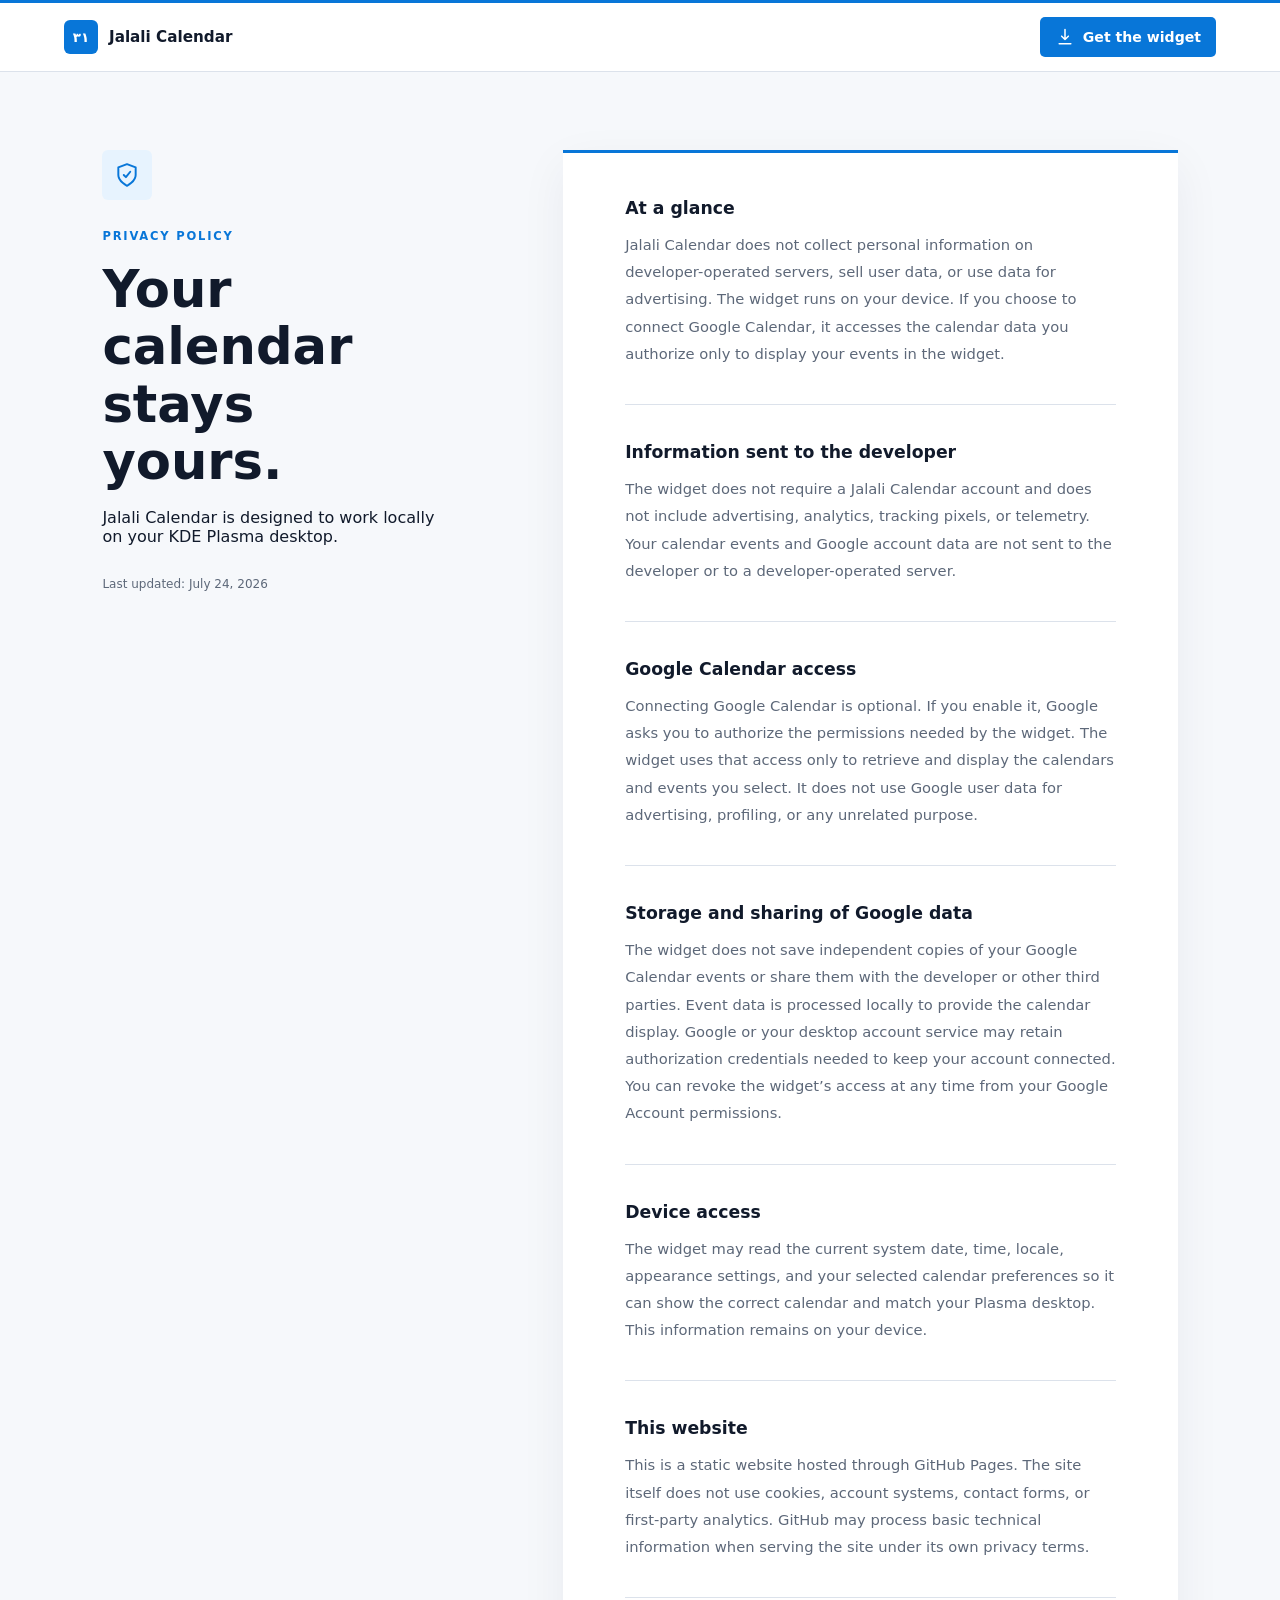
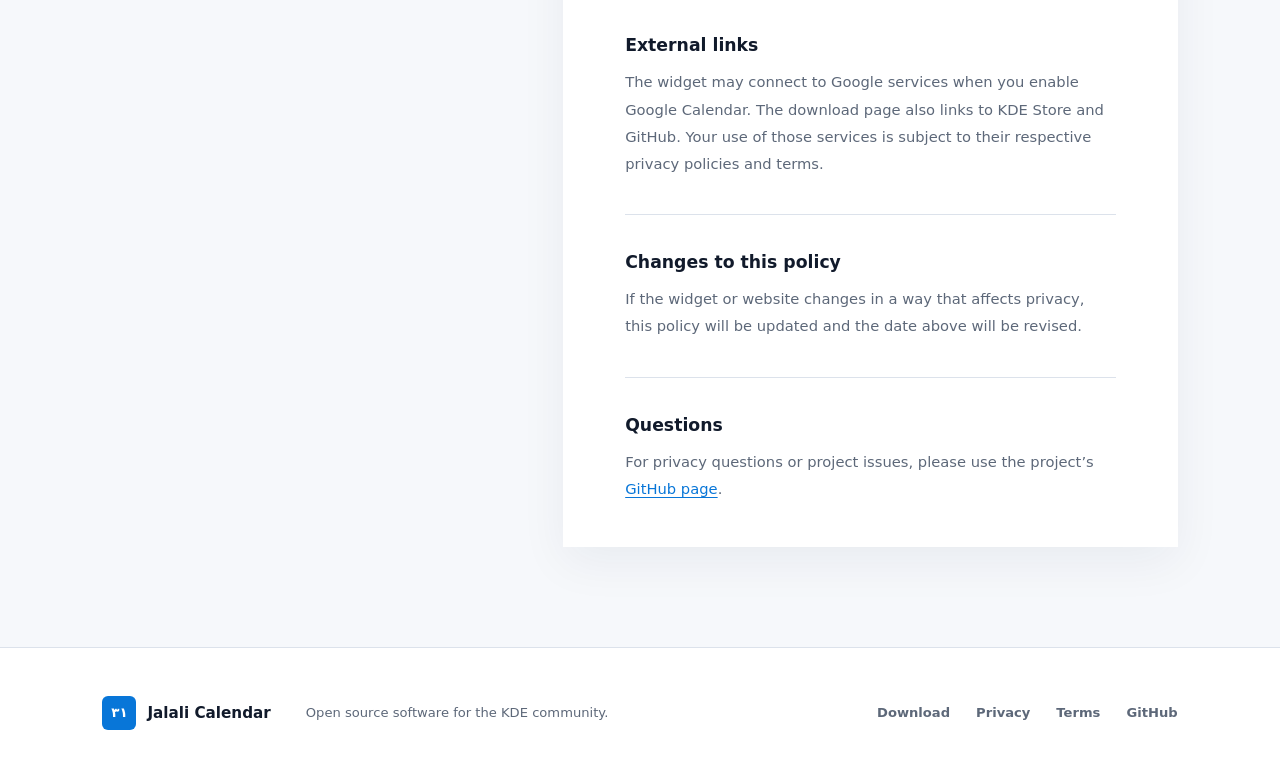
==== privacy.html @ 7f1deb85 "first commit of site" ====
<!doctype html>
<html lang="en">
<head>
  <meta charset="utf-8">
  <meta name="viewport" content="width=device-width, initial-scale=1">
  <meta name="description" content="Privacy policy for Jalali Calendar for KDE Plasma.">
  <meta name="theme-color" content="#f7f9fc">
  <title>Privacy — Jalali Calendar</title>
  <link rel="stylesheet" href="styles.css">
  <script src="script.js" defer></script>
</head>
<body>
  <header class="site-header">
    <a class="brand" href="index.html"><span class="brand-mark" aria-hidden="true">۳۱</span><span>Jalali Calendar</span></a>
    <button class="menu-button icon-button" type="button" aria-label="Open menu" aria-expanded="false"><svg aria-hidden="true" viewBox="0 0 24 24"><path d="M4 7h16M4 12h16M4 17h16"/></svg></button>
    <nav class="site-nav" aria-label="Main navigation">
      <a class="nav-download" href="download.html"><svg aria-hidden="true" viewBox="0 0 24 24"><path d="M12 3v12m0 0 4-4m-4 4-4-4M5 20h14"/></svg>Get the widget</a>
    </nav>
  </header>

  <main class="page-main privacy-main">
    <section class="page-intro privacy-intro">
      <span class="privacy-icon" aria-hidden="true"><svg viewBox="0 0 24 24"><path d="M12 22s8-4 8-10V5l-8-3-8 3v7c0 6 8 10 8 10Z"/><path d="m9 12 2 2 4-5"/></svg></span>
      <p class="eyebrow">Privacy policy</p>
      <h1>Your calendar stays yours.</h1>
      <p>Jalali Calendar is designed to work locally on your KDE Plasma desktop.</p>
      <p class="updated">Last updated: July 24, 2026</p>
    </section>

    <article class="policy">
      <section>
        <h2>At a glance</h2>
        <p>Jalali Calendar does not collect personal information on developer-operated servers, sell user data, or use data for advertising. The widget runs on your device. If you choose to connect Google Calendar, it accesses the calendar data you authorize only to display your events in the widget.</p>
      </section>
      <section>
        <h2>Information sent to the developer</h2>
        <p>The widget does not require a Jalali Calendar account and does not include advertising, analytics, tracking pixels, or telemetry. Your calendar events and Google account data are not sent to the developer or to a developer-operated server.</p>
      </section>
      <section>
        <h2>Google Calendar access</h2>
        <p>Connecting Google Calendar is optional. If you enable it, Google asks you to authorize the permissions needed by the widget. The widget uses that access only to retrieve and display the calendars and events you select. It does not use Google user data for advertising, profiling, or any unrelated purpose.</p>
      </section>
      <section>
        <h2>Storage and sharing of Google data</h2>
        <p>The widget does not save independent copies of your Google Calendar events or share them with the developer or other third parties. Event data is processed locally to provide the calendar display. Google or your desktop account service may retain authorization credentials needed to keep your account connected. You can revoke the widget’s access at any time from your Google Account permissions.</p>
      </section>
      <section>
        <h2>Device access</h2>
        <p>The widget may read the current system date, time, locale, appearance settings, and your selected calendar preferences so it can show the correct calendar and match your Plasma desktop. This information remains on your device.</p>
      </section>
      <section>
        <h2>This website</h2>
        <p>This is a static website hosted through GitHub Pages. The site itself does not use cookies, account systems, contact forms, or first-party analytics. GitHub may process basic technical information when serving the site under its own privacy terms.</p>
      </section>
      <section>
        <h2>External links</h2>
        <p>The widget may connect to Google services when you enable Google Calendar. The download page also links to KDE Store and GitHub. Your use of those services is subject to their respective privacy policies and terms.</p>
      </section>
      <section>
        <h2>Changes to this policy</h2>
        <p>If the widget or website changes in a way that affects privacy, this policy will be updated and the date above will be revised.</p>
      </section>
      <section>
        <h2>Questions</h2>
        <p>For privacy questions or project issues, please use the project’s <a data-link="github" href="#">GitHub page</a>.</p>
      </section>
    </article>
  </main>

  <footer class="site-footer">
    <a class="brand footer-brand" href="index.html"><span class="brand-mark" aria-hidden="true">۳۱</span><span>Jalali Calendar</span></a>
    <p>Open source software for the KDE community.</p>
    <nav aria-label="Footer navigation"><a href="download.html">Download</a><a href="privacy.html">Privacy</a><a href="terms.html">Terms</a><a data-link="github" href="#">GitHub</a></nav>
  </footer>
</body>
</html>
---- styles.css ----
:root {
  --ink: #111a2b;
  --muted: #5d6879;
  --line: #dce2eb;
  --surface: #ffffff;
  --canvas: #f6f8fb;
  --blue: #0876d8;
  --blue-dark: #075da9;
  --cyan: #55c8e8;
  --red: #e54d4d;
  --green: #138b6c;
  --nav-height: 72px;
  font-family: "Noto Sans", "Segoe UI", system-ui, sans-serif;
  color: var(--ink);
  background: var(--canvas);
  font-synthesis: none;
}

* { box-sizing: border-box; }
html { scroll-behavior: smooth; }
body { margin: 0; min-width: 320px; }
a { color: inherit; text-decoration: none; }
button { font: inherit; }
svg { width: 1.25rem; fill: none; stroke: currentColor; stroke-linecap: round; stroke-linejoin: round; stroke-width: 1.8; }
.sr-only { position: absolute; width: 1px; height: 1px; padding: 0; margin: -1px; overflow: hidden; clip: rect(0, 0, 0, 0); white-space: nowrap; border: 0; }

.site-header {
  position: relative;
  z-index: 20;
  height: var(--nav-height);
  padding: 0 clamp(20px, 5vw, 72px);
  display: flex;
  align-items: center;
  justify-content: space-between;
  background: rgba(255,255,255,.96);
  border-top: 3px solid var(--blue);
  border-bottom: 1px solid var(--line);
}

.brand { display: inline-flex; align-items: center; gap: 11px; font-size: .95rem; font-weight: 700; }
.brand-mark {
  display: grid;
  place-items: center;
  width: 34px;
  aspect-ratio: 1;
  border-radius: 6px;
  color: white;
  background: var(--blue);
  font-size: .84rem;
}

.site-nav { display: flex; align-items: center; gap: 34px; color: #425067; font-size: .88rem; font-weight: 600; }
.site-nav > a:not(.nav-download) { position: relative; padding: 26px 0 24px; }
.site-nav > a:not(.nav-download)::after { content: ""; position: absolute; left: 0; right: 0; bottom: 18px; height: 2px; background: var(--blue); transform: scaleX(0); transition: transform .2s ease; }
.site-nav > a:hover, .site-nav > a.active { color: var(--ink); }
.site-nav > a:hover::after, .site-nav > a.active::after { transform: scaleX(1); }
.nav-download { display: inline-flex; align-items: center; gap: 8px; color: white; background: var(--blue); padding: 10px 15px; border-radius: 5px; }
.menu-button { display: none; }
.icon-button { border: 0; background: transparent; padding: 8px; color: var(--ink); }

.hero { position: relative; min-height: calc(100svh - var(--nav-height)); max-height: 780px; overflow: hidden; background: #d8e0e9; }
.hero-image { position: absolute; inset: 0; width: 100%; height: 100%; object-fit: cover; object-position: center; }
.hero-shade { position: absolute; inset: 0; background: linear-gradient(90deg, rgba(7,13,22,.91) 0%, rgba(7,13,22,.79) 31%, rgba(7,13,22,.18) 55%, rgba(7,13,22,0) 70%); }
.hero-content { position: relative; z-index: 2; width: min(620px, 48vw); padding: clamp(86px, 13vh, 140px) 0 88px clamp(24px, 8vw, 122px); color: white; }
.eyebrow { margin: 0 0 17px; text-transform: uppercase; font-size: .72rem; line-height: 1.2; letter-spacing: 1.8px; font-weight: 700; color: var(--blue); }
.hero .eyebrow { color: #89d9f0; }
h1, h2, h3, p { margin-top: 0; }
.hero h1 { max-width: 590px; margin-bottom: 22px; font-size: clamp(2.65rem, 5.1vw, 4.85rem); line-height: 1.03; letter-spacing: 0; }
.hero-copy { max-width: 500px; font-size: clamp(1rem, 1.4vw, 1.2rem); line-height: 1.65; color: #e5edf5; }
.hero-actions { display: flex; flex-wrap: wrap; gap: 12px; margin-top: 34px; }
.button { min-height: 46px; display: inline-flex; align-items: center; justify-content: center; gap: 10px; padding: 0 19px; border-radius: 5px; font-size: .9rem; font-weight: 700; transition: transform .18s ease, background .18s ease; }
.button:hover { transform: translateY(-2px); }
.button-primary { color: white; background: var(--blue); box-shadow: 0 8px 24px rgba(0,77,155,.22); }
.button-primary:hover { background: var(--blue-dark); }
.button-quiet { color: white; background: rgba(255,255,255,.1); border: 1px solid rgba(255,255,255,.45); backdrop-filter: blur(8px); }
.button-dark { color: white; background: var(--ink); }
.button-large { min-height: 54px; padding-inline: 23px; }
.hero-scroll { position: absolute; z-index: 2; left: 50%; bottom: 20px; color: white; padding: 10px; }

.section { padding: 108px clamp(24px, 8vw, 122px); }
.section-heading { max-width: 720px; }
.section-heading h2, .cta-band h2, .page-intro h1 { font-size: clamp(2rem, 3.5vw, 3.35rem); line-height: 1.12; letter-spacing: 0; }
.section-heading > p:last-child { max-width: 620px; color: var(--muted); line-height: 1.75; }
.feature-intro { display: grid; grid-template-columns: minmax(300px, .72fr) minmax(460px, 1.28fr); align-items: center; gap: clamp(45px, 7vw, 110px); }
.settings-preview { margin: 0; }
.settings-preview img { display: block; width: 100%; height: auto; border: 1px solid var(--line); box-shadow: 0 20px 50px rgba(24,42,68,.12); }
.settings-preview figcaption { margin-top: 11px; color: #7a8696; font-size: .72rem; text-align: right; }
.feature-grid { display: grid; grid-template-columns: repeat(2, minmax(0, 1fr)); gap: 48px clamp(40px, 7vw, 96px); margin-top: 68px; }
.feature { border-top: 1px solid var(--line); padding-top: 27px; }
.feature-icon { width: 44px; aspect-ratio: 1; display: grid; place-items: center; border-radius: 6px; color: var(--blue); background: #e7f3fe; }
.feature-icon svg { width: 22px; }
.accent-red { color: var(--red); background: #fdecec; }
.accent-green { color: var(--green); background: #e8f5f1; }
.accent-gold { color: #9a6a00; background: #fff3d8; }
.feature h3 { margin: 23px 0 12px; font-size: 1.05rem; }
.feature p { color: var(--muted); font-size: .93rem; line-height: 1.7; }

.cta-band { display: flex; align-items: center; justify-content: space-between; gap: 30px; padding: 64px clamp(24px, 8vw, 122px); color: white; background: #14263f; }
.cta-band .eyebrow { color: var(--cyan); }
.cta-band h2 { margin-bottom: 0; max-width: 720px; font-size: clamp(1.8rem, 3vw, 2.7rem); }
.site-footer { min-height: 130px; padding: 38px clamp(24px, 8vw, 122px); display: grid; grid-template-columns: auto 1fr auto; align-items: center; gap: 35px; background: white; border-top: 1px solid var(--line); }
.site-footer p { margin: 0; color: var(--muted); font-size: .82rem; }
.site-footer nav { display: flex; gap: 26px; color: var(--muted); font-size: .82rem; font-weight: 600; }
.site-footer nav a:hover { color: var(--blue); }

.page-main { padding: 78px clamp(24px, 8vw, 122px) 100px; }
.page-intro { max-width: 760px; margin-bottom: 54px; }
.page-intro h1 { margin-bottom: 18px; }
.page-intro > p:last-child { max-width: 660px; color: var(--muted); line-height: 1.7; }
.download-panel { width: 100%; background: var(--surface); border: 1px solid var(--line); box-shadow: 0 18px 50px rgba(24,42,68,.07); }
.tabs { display: grid; grid-template-columns: 1fr 1fr; border-bottom: 1px solid var(--line); }
.tab { position: relative; min-height: 65px; border: 0; display: flex; justify-content: center; align-items: center; gap: 10px; color: var(--muted); background: #f8fafc; font-weight: 700; cursor: pointer; }
.tab + .tab { border-left: 1px solid var(--line); }
.tab span { padding: 4px 7px; border-radius: 4px; font-size: .59rem; text-transform: uppercase; letter-spacing: .8px; color: var(--green); background: #e8f5f1; }
.tab.active { color: var(--blue); background: white; }
.tab.active::after { content: ""; position: absolute; left: 0; right: 0; bottom: -1px; height: 3px; background: var(--blue); }
.tab-panel { min-height: 430px; grid-template-columns: minmax(260px, .85fr) 1.15fr; }
.tab-panel:not([hidden]) { display: grid; }
.download-visual { min-height: 430px; position: relative; display: grid; place-items: center; overflow: hidden; color: white; background: #17314f; }
.large-mark { position: relative; z-index: 2; display: grid; place-items: center; width: 130px; aspect-ratio: 1; border-radius: 8px; background: var(--blue); font-size: 3.5rem; box-shadow: 0 22px 44px rgba(0,0,0,.25); }
.plasma-ring { position: absolute; width: 330px; aspect-ratio: 1; border: 42px solid rgba(78,199,232,.17); border-radius: 50%; transform: translate(30%, 32%); }
.github-visual { background: #172033; }
.github-visual > svg { width: 110px; stroke-width: 1.2; }
.download-copy { align-self: center; max-width: 680px; padding: 56px clamp(34px, 6vw, 76px); }
.panel-label { color: var(--blue); text-transform: uppercase; letter-spacing: 1.4px; font-size: .66rem; font-weight: 700; }
.download-copy h2 { font-size: clamp(1.7rem, 3vw, 2.6rem); margin-bottom: 18px; }
.download-copy > p:not(.panel-label):not(.fine-print) { color: var(--muted); line-height: 1.7; }
.download-copy .button { margin-top: 16px; }
.fine-print { margin: 14px 0 0; color: #8390a2; font-size: .73rem; }
.requirements { width: 100%; margin-top: 75px; display: grid; grid-template-columns: 1.1fr repeat(3, 1fr); gap: 28px; border-top: 1px solid var(--line); padding-top: 32px; }
.requirements h2 { font-size: 1.05rem; }
.requirements > div { display: flex; gap: 13px; }
.requirements span { color: var(--blue); font-size: .68rem; font-weight: 700; }
.requirements p { color: var(--muted); font-size: .78rem; line-height: 1.5; }
.requirements strong { display: block; margin-bottom: 5px; color: var(--ink); font-size: .86rem; }

.privacy-main { display: grid; grid-template-columns: minmax(260px, .72fr) minmax(0, 1.28fr); gap: clamp(50px, 9vw, 140px); max-width: 1320px; margin-inline: auto; }
.privacy-intro { position: sticky; top: 120px; align-self: start; }
.privacy-icon { width: 50px; aspect-ratio: 1; display: grid; place-items: center; margin-bottom: 30px; color: var(--blue); background: #e7f3fe; border-radius: 6px; }
.privacy-icon svg { width: 26px; }
.privacy-intro h1 { font-size: clamp(2.2rem, 4vw, 3.8rem); }
.privacy-intro .updated { margin-top: 28px; font-size: .75rem; color: #8a95a4; }
.policy { background: white; border-top: 3px solid var(--blue); padding: 8px clamp(28px, 5vw, 62px); box-shadow: 0 15px 45px rgba(24,42,68,.06); }
.policy section { padding: 37px 0; border-bottom: 1px solid var(--line); }
.policy section:last-child { border-bottom: 0; }
.policy h2 { margin-bottom: 13px; font-size: 1.08rem; }
.policy p { margin-bottom: 0; color: var(--muted); line-height: 1.85; font-size: .92rem; }
.policy a { color: var(--blue); text-decoration: underline; text-underline-offset: 3px; }

@media (max-width: 800px) {
  :root { --nav-height: 64px; }
  .site-header { padding-inline: 18px; }
  .menu-button { display: grid; place-items: center; }
  .site-nav { display: none; position: absolute; top: 63px; left: 0; right: 0; padding: 18px; flex-direction: column; align-items: stretch; gap: 3px; background: white; border-bottom: 1px solid var(--line); box-shadow: 0 16px 30px rgba(24,42,68,.12); }
  .site-nav.open { display: flex; }
  .site-nav > a:not(.nav-download) { padding: 13px 10px; }
  .site-nav > a:not(.nav-download)::after { display: none; }
  .nav-download { justify-content: center; margin-top: 8px; }
  .hero { min-height: 710px; max-height: none; }
  .hero-image { object-position: 62% center; }
  .hero-shade { background: linear-gradient(0deg, rgba(7,16,31,.95) 0%, rgba(7,16,31,.78) 48%, rgba(7,16,31,.15) 100%); }
  .hero-content { width: auto; padding: 330px 22px 74px; }
  .hero h1 { font-size: clamp(2.45rem, 12vw, 3.5rem); }
  .hero-scroll { display: none; }
  .section { padding-block: 75px; }
  .feature-intro { grid-template-columns: 1fr; gap: 38px; }
  .settings-preview figcaption { text-align: left; }
  .feature-grid { grid-template-columns: 1fr; gap: 34px; margin-top: 48px; }
  .cta-band { align-items: flex-start; flex-direction: column; }
  .site-footer { grid-template-columns: 1fr; gap: 17px; }
  .site-footer nav { flex-wrap: wrap; }
  .page-main { padding-top: 56px; }
  .tab { padding: 12px 10px; font-size: .82rem; }
  .tab span { display: none; }
  .tab-panel:not([hidden]) { grid-template-columns: 1fr; }
  .download-visual { min-height: 240px; }
  .download-copy { padding: 40px 28px 48px; }
  .requirements { grid-template-columns: 1fr; }
  .privacy-main { grid-template-columns: 1fr; gap: 12px; }
  .privacy-intro { position: static; }
  .policy { padding-inline: 24px; }
}

@media (prefers-reduced-motion: reduce) {
  html { scroll-behavior: auto; }
  *, *::before, *::after { transition-duration: .01ms !important; }
}
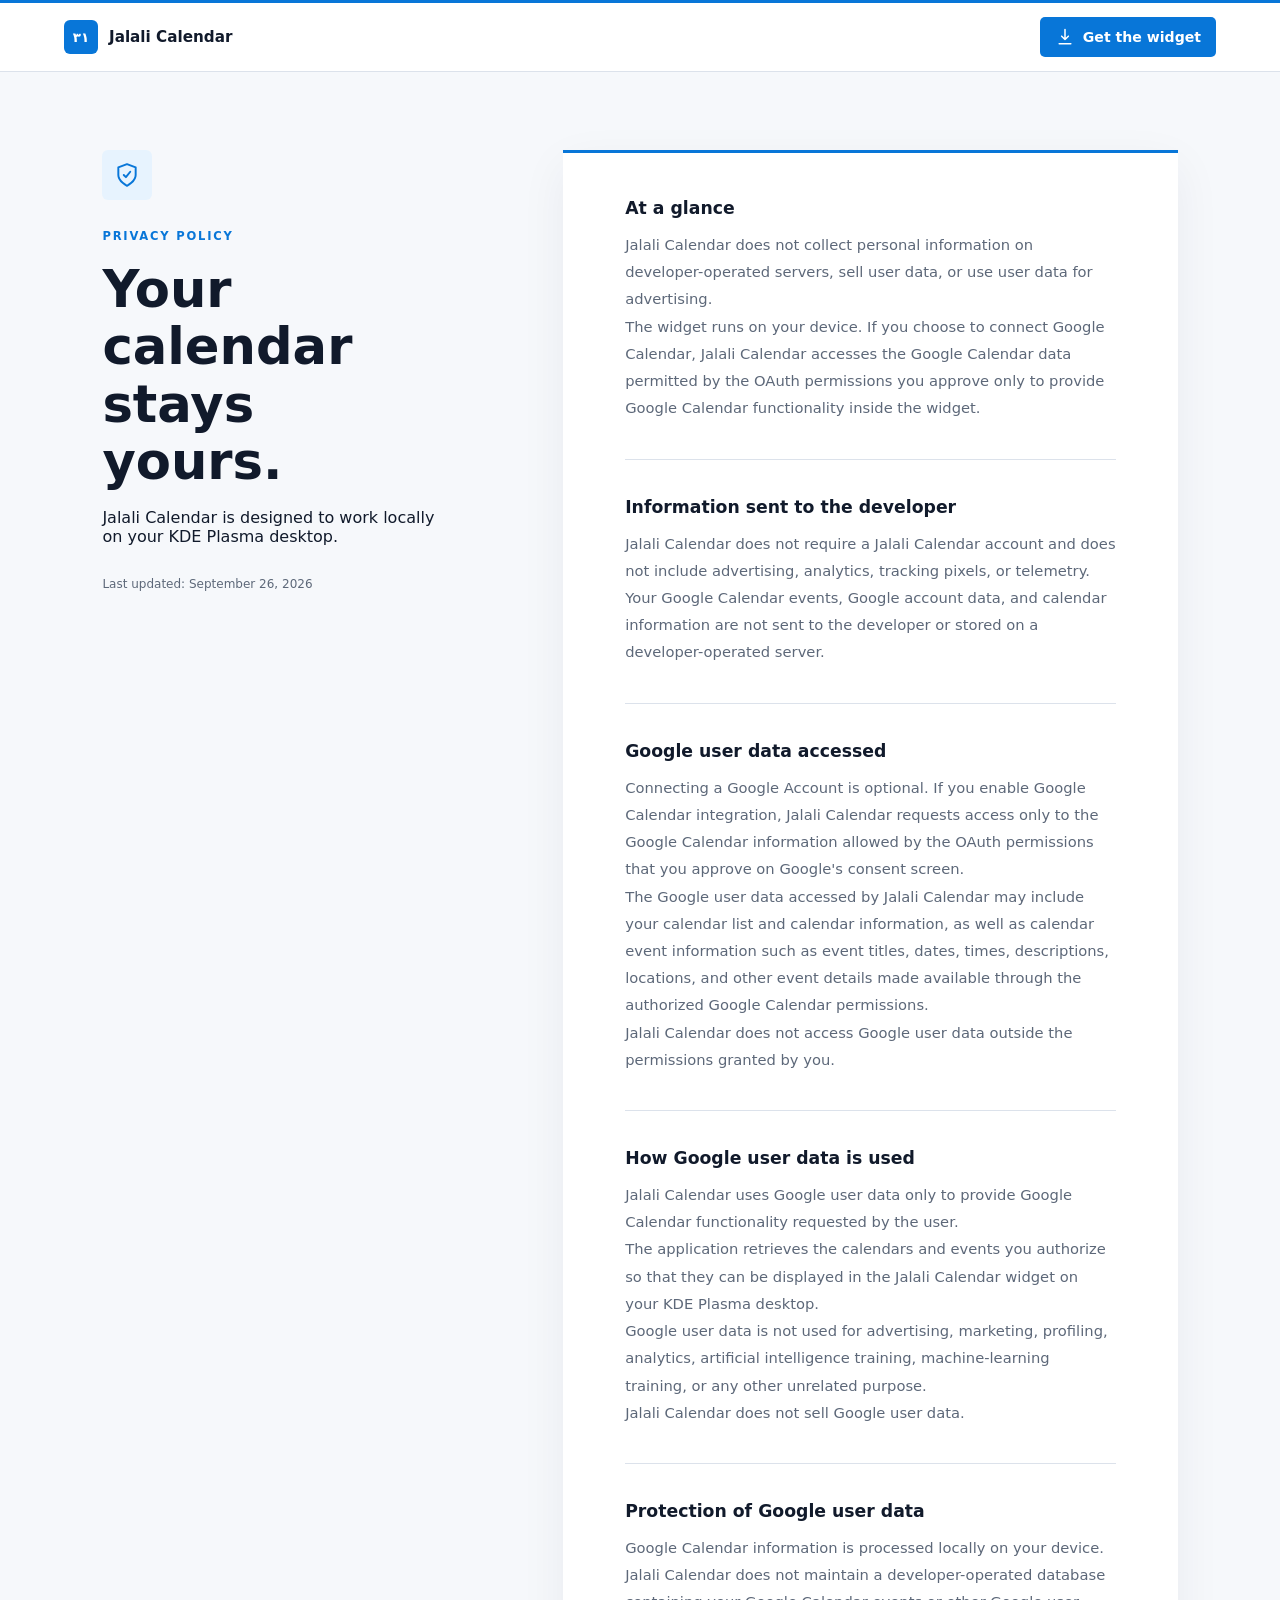
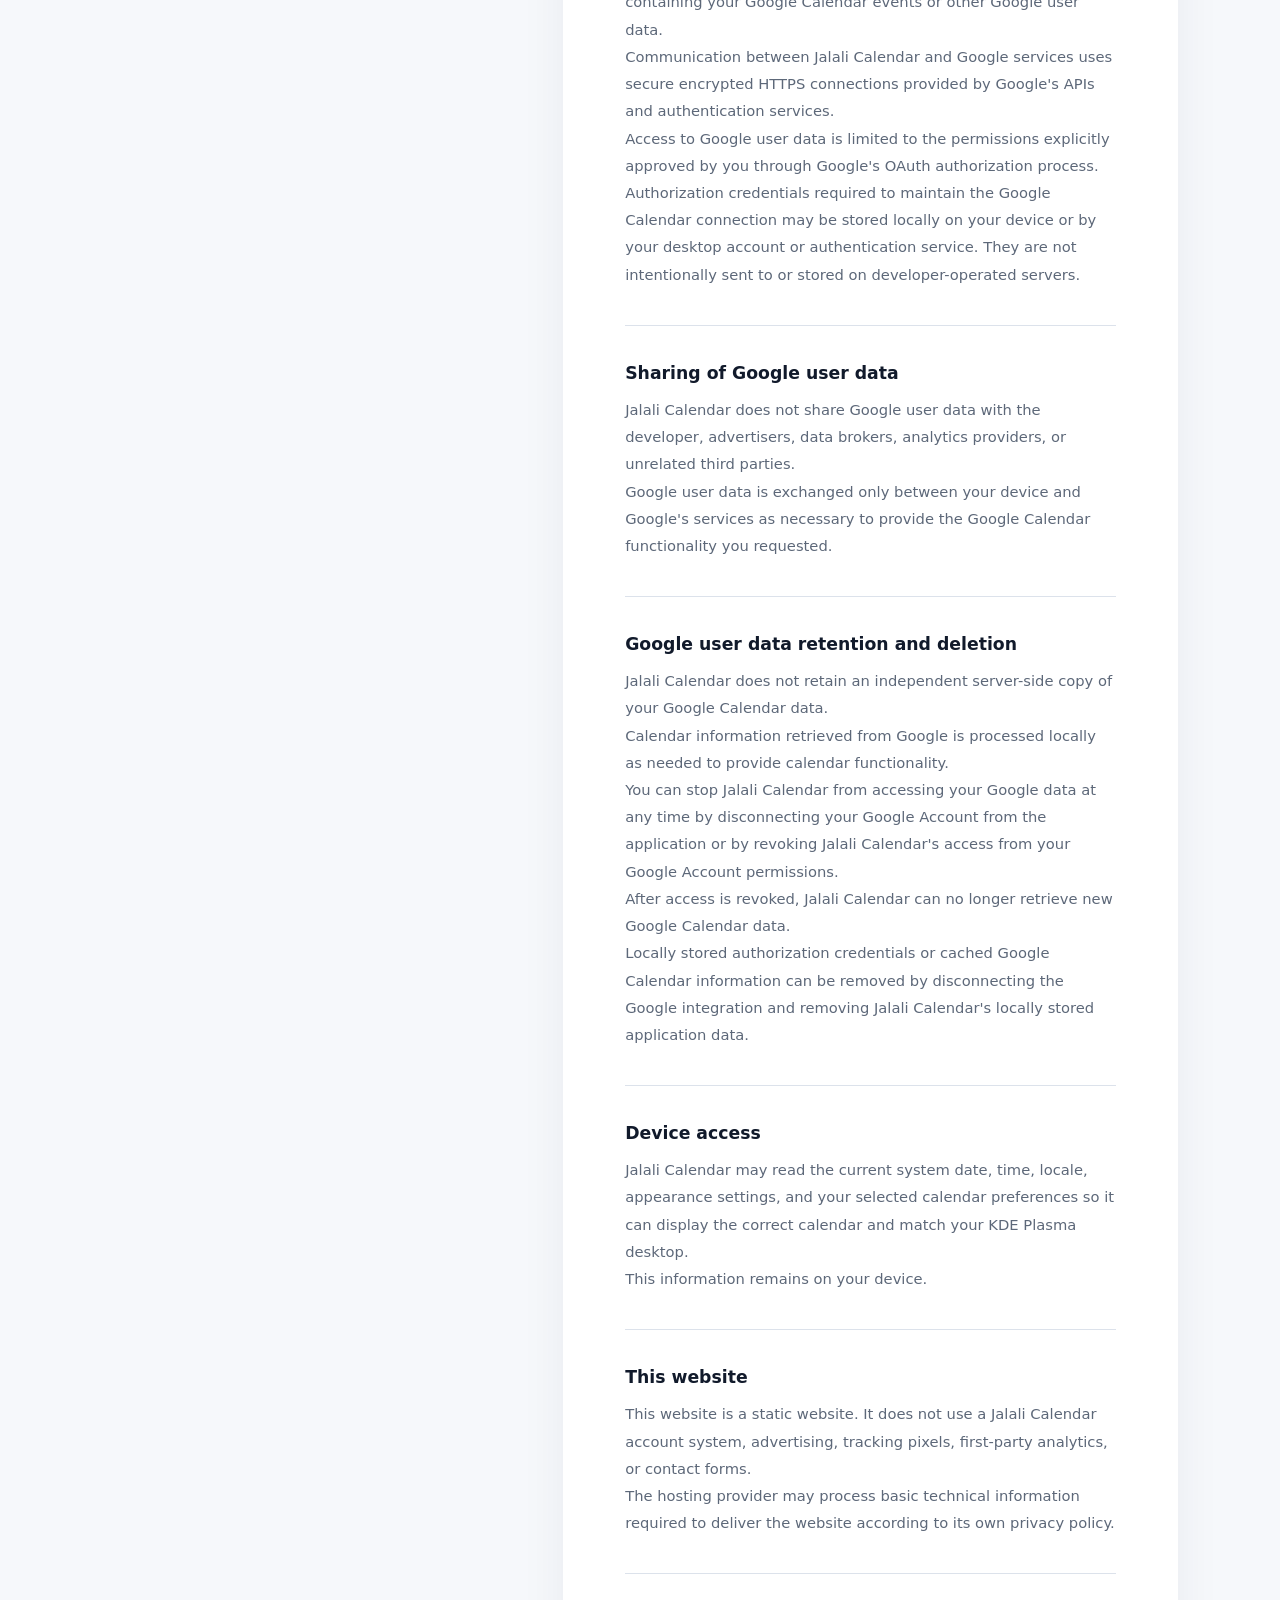
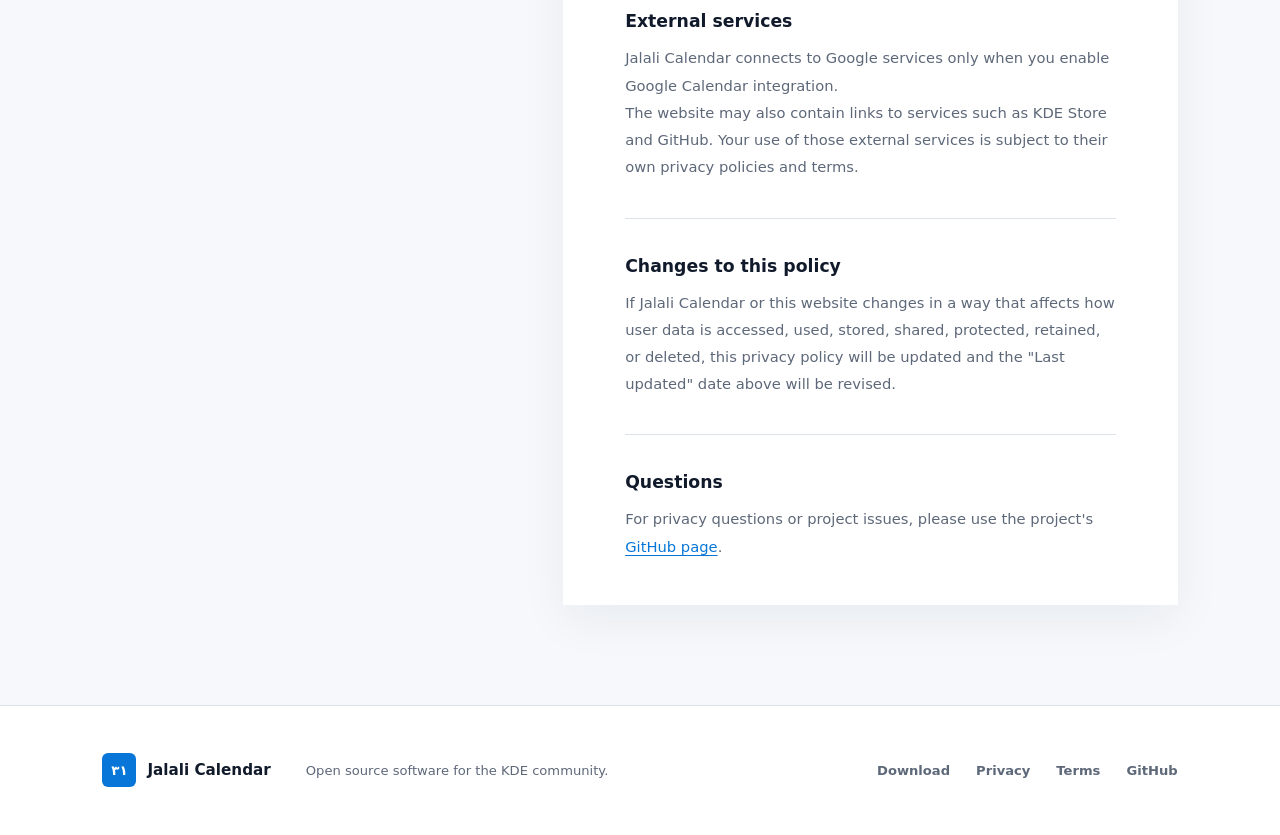
==== commit 5e03b541: "update privacy policy" ====
--- a/privacy.html
+++ b/privacy.html
@@ -11,66 +11,286 @@
 </head>
 <body>
   <header class="site-header">
-    <a class="brand" href="index.html"><span class="brand-mark" aria-hidden="true">۳۱</span><span>Jalali Calendar</span></a>
-    <button class="menu-button icon-button" type="button" aria-label="Open menu" aria-expanded="false"><svg aria-hidden="true" viewBox="0 0 24 24"><path d="M4 7h16M4 12h16M4 17h16"/></svg></button>
+    <a class="brand" href="index.html">
+      <span class="brand-mark" aria-hidden="true">۳۱</span>
+      <span>Jalali Calendar</span>
+    </a>
+
+    <button
+      class="menu-button icon-button"
+      type="button"
+      aria-label="Open menu"
+      aria-expanded="false">
+      <svg aria-hidden="true" viewBox="0 0 24 24">
+        <path d="M4 7h16M4 12h16M4 17h16"/>
+      </svg>
+    </button>
+
     <nav class="site-nav" aria-label="Main navigation">
-      <a class="nav-download" href="download.html"><svg aria-hidden="true" viewBox="0 0 24 24"><path d="M12 3v12m0 0 4-4m-4 4-4-4M5 20h14"/></svg>Get the widget</a>
+      <a class="nav-download" href="download.html">
+        <svg aria-hidden="true" viewBox="0 0 24 24">
+          <path d="M12 3v12m0 0 4-4m-4 4-4-4M5 20h14"/>
+        </svg>
+        Get the widget
+      </a>
     </nav>
   </header>
 
   <main class="page-main privacy-main">
+
     <section class="page-intro privacy-intro">
-      <span class="privacy-icon" aria-hidden="true"><svg viewBox="0 0 24 24"><path d="M12 22s8-4 8-10V5l-8-3-8 3v7c0 6 8 10 8 10Z"/><path d="m9 12 2 2 4-5"/></svg></span>
+      <span class="privacy-icon" aria-hidden="true">
+        <svg viewBox="0 0 24 24">
+          <path d="M12 22s8-4 8-10V5l-8-3-8 3v7c0 6 8 10 8 10Z"/>
+          <path d="m9 12 2 2 4-5"/>
+        </svg>
+      </span>
+
       <p class="eyebrow">Privacy policy</p>
       <h1>Your calendar stays yours.</h1>
       <p>Jalali Calendar is designed to work locally on your KDE Plasma desktop.</p>
-      <p class="updated">Last updated: July 24, 2026</p>
+      <p class="updated">Last updated: September 26, 2026</p>
     </section>
 
     <article class="policy">
+
       <section>
         <h2>At a glance</h2>
-        <p>Jalali Calendar does not collect personal information on developer-operated servers, sell user data, or use data for advertising. The widget runs on your device. If you choose to connect Google Calendar, it accesses the calendar data you authorize only to display your events in the widget.</p>
-      </section>
+
+        <p>
+          Jalali Calendar does not collect personal information on
+          developer-operated servers, sell user data, or use user data for
+          advertising.
+        </p>
+
+        <p>
+          The widget runs on your device. If you choose to connect Google
+          Calendar, Jalali Calendar accesses the Google Calendar data permitted
+          by the OAuth permissions you approve only to provide Google Calendar
+          functionality inside the widget.
+        </p>
+      </section>
+
       <section>
         <h2>Information sent to the developer</h2>
-        <p>The widget does not require a Jalali Calendar account and does not include advertising, analytics, tracking pixels, or telemetry. Your calendar events and Google account data are not sent to the developer or to a developer-operated server.</p>
-      </section>
-      <section>
-        <h2>Google Calendar access</h2>
-        <p>Connecting Google Calendar is optional. If you enable it, Google asks you to authorize the permissions needed by the widget. The widget uses that access only to retrieve and display the calendars and events you select. It does not use Google user data for advertising, profiling, or any unrelated purpose.</p>
-      </section>
-      <section>
-        <h2>Storage and sharing of Google data</h2>
-        <p>The widget does not save independent copies of your Google Calendar events or share them with the developer or other third parties. Event data is processed locally to provide the calendar display. Google or your desktop account service may retain authorization credentials needed to keep your account connected. You can revoke the widget’s access at any time from your Google Account permissions.</p>
-      </section>
+
+        <p>
+          Jalali Calendar does not require a Jalali Calendar account and does
+          not include advertising, analytics, tracking pixels, or telemetry.
+        </p>
+
+        <p>
+          Your Google Calendar events, Google account data, and calendar
+          information are not sent to the developer or stored on a
+          developer-operated server.
+        </p>
+      </section>
+
+      <section>
+        <h2>Google user data accessed</h2>
+
+        <p>
+          Connecting a Google Account is optional. If you enable Google Calendar
+          integration, Jalali Calendar requests access only to the Google
+          Calendar information allowed by the OAuth permissions that you approve
+          on Google's consent screen.
+        </p>
+
+        <p>
+          The Google user data accessed by Jalali Calendar may include your
+          calendar list and calendar information, as well as calendar event
+          information such as event titles, dates, times, descriptions,
+          locations, and other event details made available through the
+          authorized Google Calendar permissions.
+        </p>
+
+        <p>
+          Jalali Calendar does not access Google user data outside the
+          permissions granted by you.
+        </p>
+      </section>
+
+      <section>
+        <h2>How Google user data is used</h2>
+
+        <p>
+          Jalali Calendar uses Google user data only to provide Google Calendar
+          functionality requested by the user.
+        </p>
+
+        <p>
+          The application retrieves the calendars and events you authorize so
+          that they can be displayed in the Jalali Calendar widget on your KDE
+          Plasma desktop.
+        </p>
+
+        <p>
+          Google user data is not used for advertising, marketing, profiling,
+          analytics, artificial intelligence training, machine-learning
+          training, or any other unrelated purpose.
+        </p>
+
+        <p>
+          Jalali Calendar does not sell Google user data.
+        </p>
+      </section>
+
+      <section>
+        <h2>Protection of Google user data</h2>
+
+        <p>
+          Google Calendar information is processed locally on your device.
+          Jalali Calendar does not maintain a developer-operated database
+          containing your Google Calendar events or other Google user data.
+        </p>
+
+        <p>
+          Communication between Jalali Calendar and Google services uses secure
+          encrypted HTTPS connections provided by Google's APIs and
+          authentication services.
+        </p>
+
+        <p>
+          Access to Google user data is limited to the permissions explicitly
+          approved by you through Google's OAuth authorization process.
+        </p>
+
+        <p>
+          Authorization credentials required to maintain the Google Calendar
+          connection may be stored locally on your device or by your desktop
+          account or authentication service. They are not intentionally sent to
+          or stored on developer-operated servers.
+        </p>
+      </section>
+
+      <section>
+        <h2>Sharing of Google user data</h2>
+
+        <p>
+          Jalali Calendar does not share Google user data with the developer,
+          advertisers, data brokers, analytics providers, or unrelated third
+          parties.
+        </p>
+
+        <p>
+          Google user data is exchanged only between your device and Google's
+          services as necessary to provide the Google Calendar functionality you
+          requested.
+        </p>
+      </section>
+
+      <section>
+        <h2>Google user data retention and deletion</h2>
+
+        <p>
+          Jalali Calendar does not retain an independent server-side copy of
+          your Google Calendar data.
+        </p>
+
+        <p>
+          Calendar information retrieved from Google is processed locally as
+          needed to provide calendar functionality.
+        </p>
+
+        <p>
+          You can stop Jalali Calendar from accessing your Google data at any
+          time by disconnecting your Google Account from the application or by
+          revoking Jalali Calendar's access from your Google Account permissions.
+        </p>
+
+        <p>
+          After access is revoked, Jalali Calendar can no longer retrieve new
+          Google Calendar data.
+        </p>
+
+        <p>
+          Locally stored authorization credentials or cached Google Calendar
+          information can be removed by disconnecting the Google integration and
+          removing Jalali Calendar's locally stored application data.
+        </p>
+      </section>
+
       <section>
         <h2>Device access</h2>
-        <p>The widget may read the current system date, time, locale, appearance settings, and your selected calendar preferences so it can show the correct calendar and match your Plasma desktop. This information remains on your device.</p>
-      </section>
+
+        <p>
+          Jalali Calendar may read the current system date, time, locale,
+          appearance settings, and your selected calendar preferences so it can
+          display the correct calendar and match your KDE Plasma desktop.
+        </p>
+
+        <p>
+          This information remains on your device.
+        </p>
+      </section>
+
       <section>
         <h2>This website</h2>
-        <p>This is a static website hosted through GitHub Pages. The site itself does not use cookies, account systems, contact forms, or first-party analytics. GitHub may process basic technical information when serving the site under its own privacy terms.</p>
-      </section>
-      <section>
-        <h2>External links</h2>
-        <p>The widget may connect to Google services when you enable Google Calendar. The download page also links to KDE Store and GitHub. Your use of those services is subject to their respective privacy policies and terms.</p>
-      </section>
+
+        <p>
+          This website is a static website. It does not use a Jalali Calendar
+          account system, advertising, tracking pixels, first-party analytics,
+          or contact forms.
+        </p>
+
+        <p>
+          The hosting provider may process basic technical information required
+          to deliver the website according to its own privacy policy.
+        </p>
+      </section>
+
+      <section>
+        <h2>External services</h2>
+
+        <p>
+          Jalali Calendar connects to Google services only when you enable
+          Google Calendar integration.
+        </p>
+
+        <p>
+          The website may also contain links to services such as KDE Store and
+          GitHub. Your use of those external services is subject to their own
+          privacy policies and terms.
+        </p>
+      </section>
+
       <section>
         <h2>Changes to this policy</h2>
-        <p>If the widget or website changes in a way that affects privacy, this policy will be updated and the date above will be revised.</p>
-      </section>
+
+        <p>
+          If Jalali Calendar or this website changes in a way that affects how
+          user data is accessed, used, stored, shared, protected, retained, or
+          deleted, this privacy policy will be updated and the "Last updated"
+          date above will be revised.
+        </p>
+      </section>
+
       <section>
         <h2>Questions</h2>
-        <p>For privacy questions or project issues, please use the project’s <a data-link="github" href="#">GitHub page</a>.</p>
-      </section>
+
+        <p>
+          For privacy questions or project issues, please use the project's
+          <a data-link="github" href="#">GitHub page</a>.
+        </p>
+      </section>
+
     </article>
   </main>
 
   <footer class="site-footer">
-    <a class="brand footer-brand" href="index.html"><span class="brand-mark" aria-hidden="true">۳۱</span><span>Jalali Calendar</span></a>
+    <a class="brand footer-brand" href="index.html">
+      <span class="brand-mark" aria-hidden="true">۳۱</span>
+      <span>Jalali Calendar</span>
+    </a>
+
     <p>Open source software for the KDE community.</p>
-    <nav aria-label="Footer navigation"><a href="download.html">Download</a><a href="privacy.html">Privacy</a><a href="terms.html">Terms</a><a data-link="github" href="#">GitHub</a></nav>
+
+    <nav aria-label="Footer navigation">
+      <a href="download.html">Download</a>
+      <a href="privacy.html">Privacy</a>
+      <a href="terms.html">Terms</a>
+      <a data-link="github" href="#">GitHub</a>
+    </nav>
   </footer>
 </body>
-</html>
+</html>
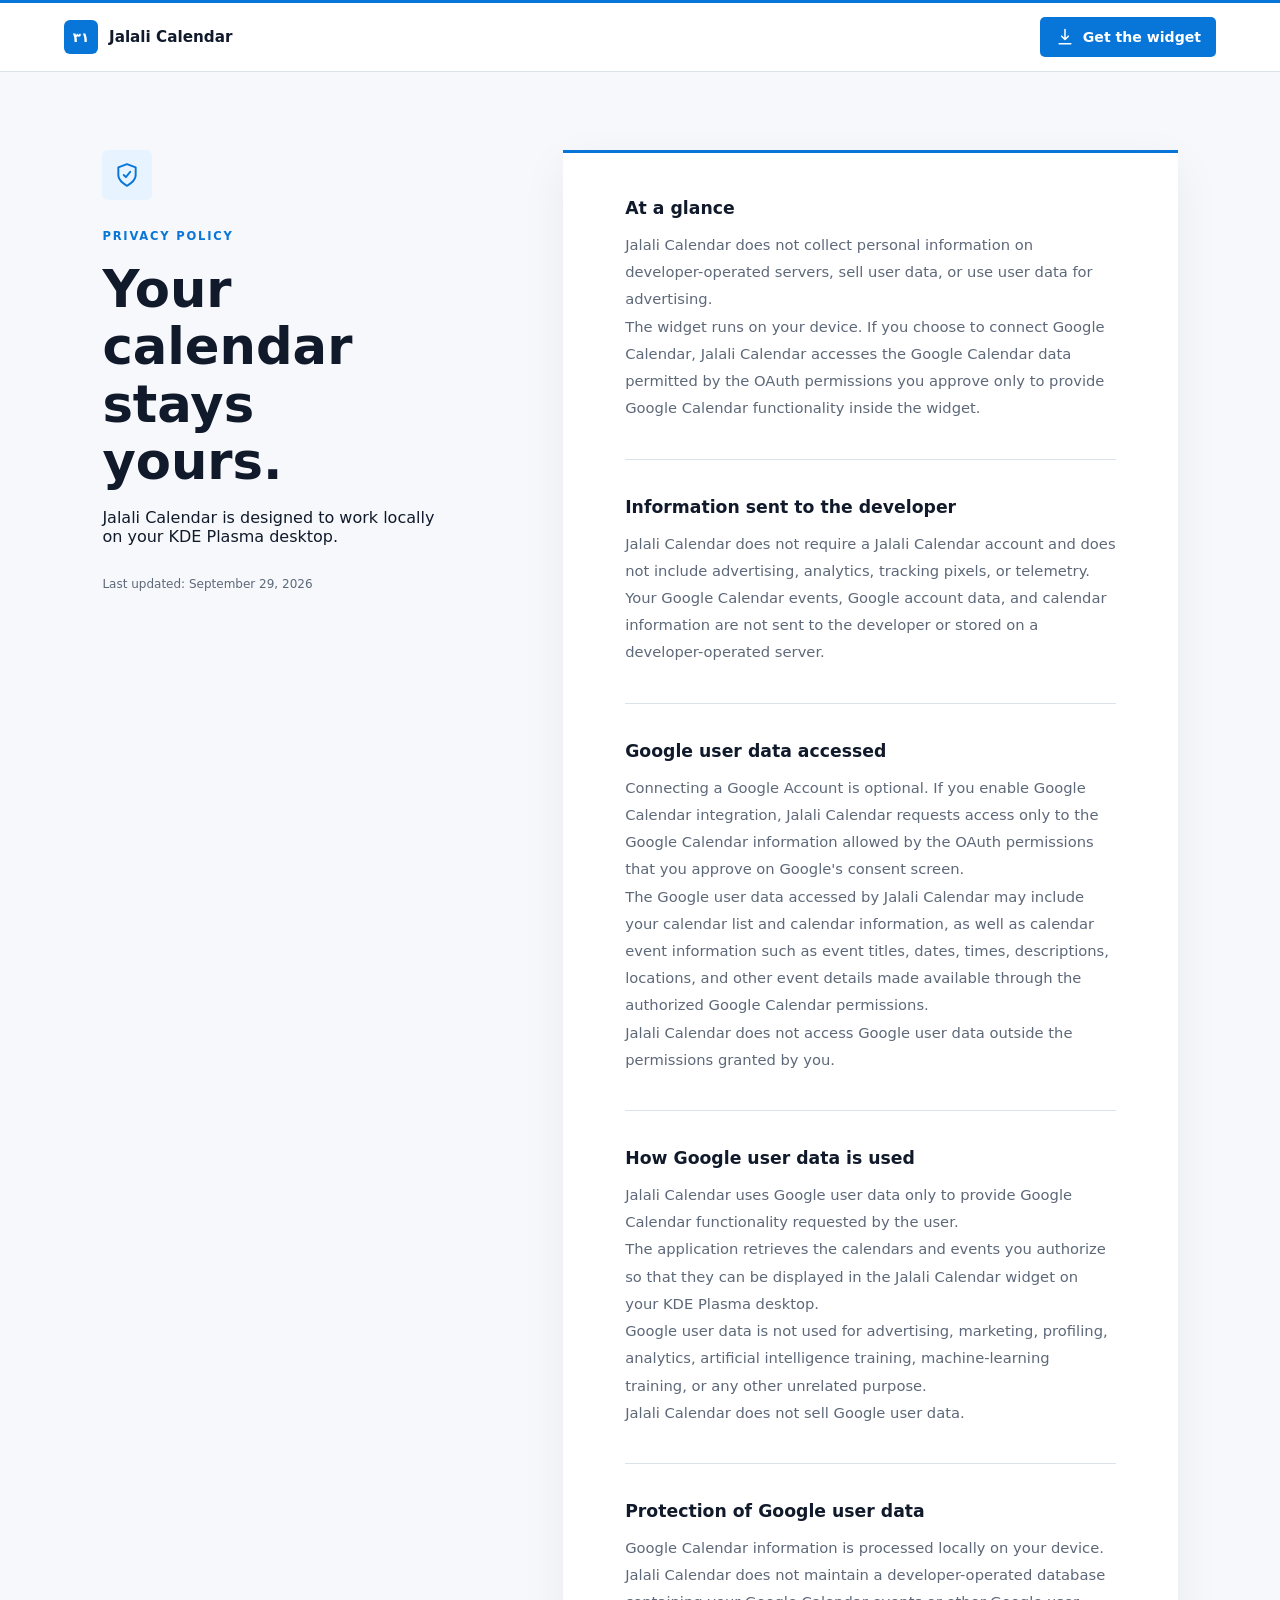
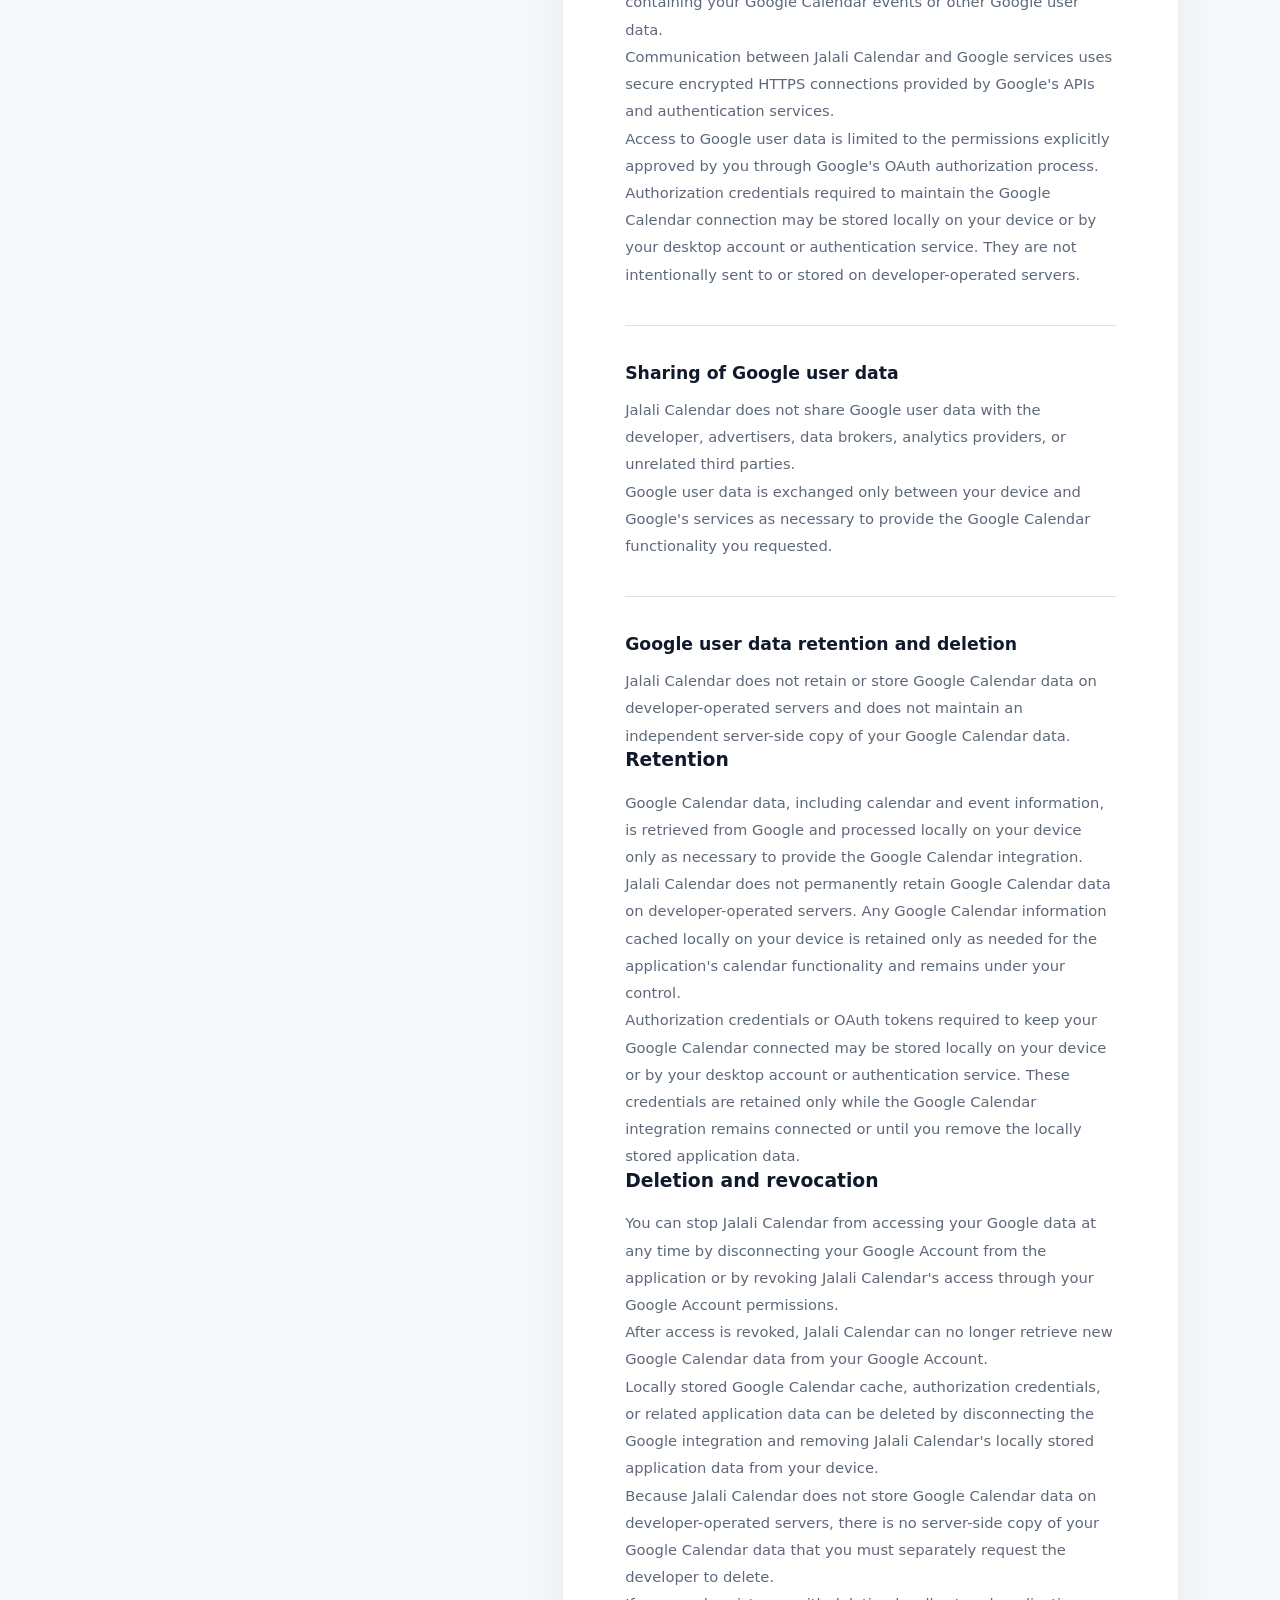
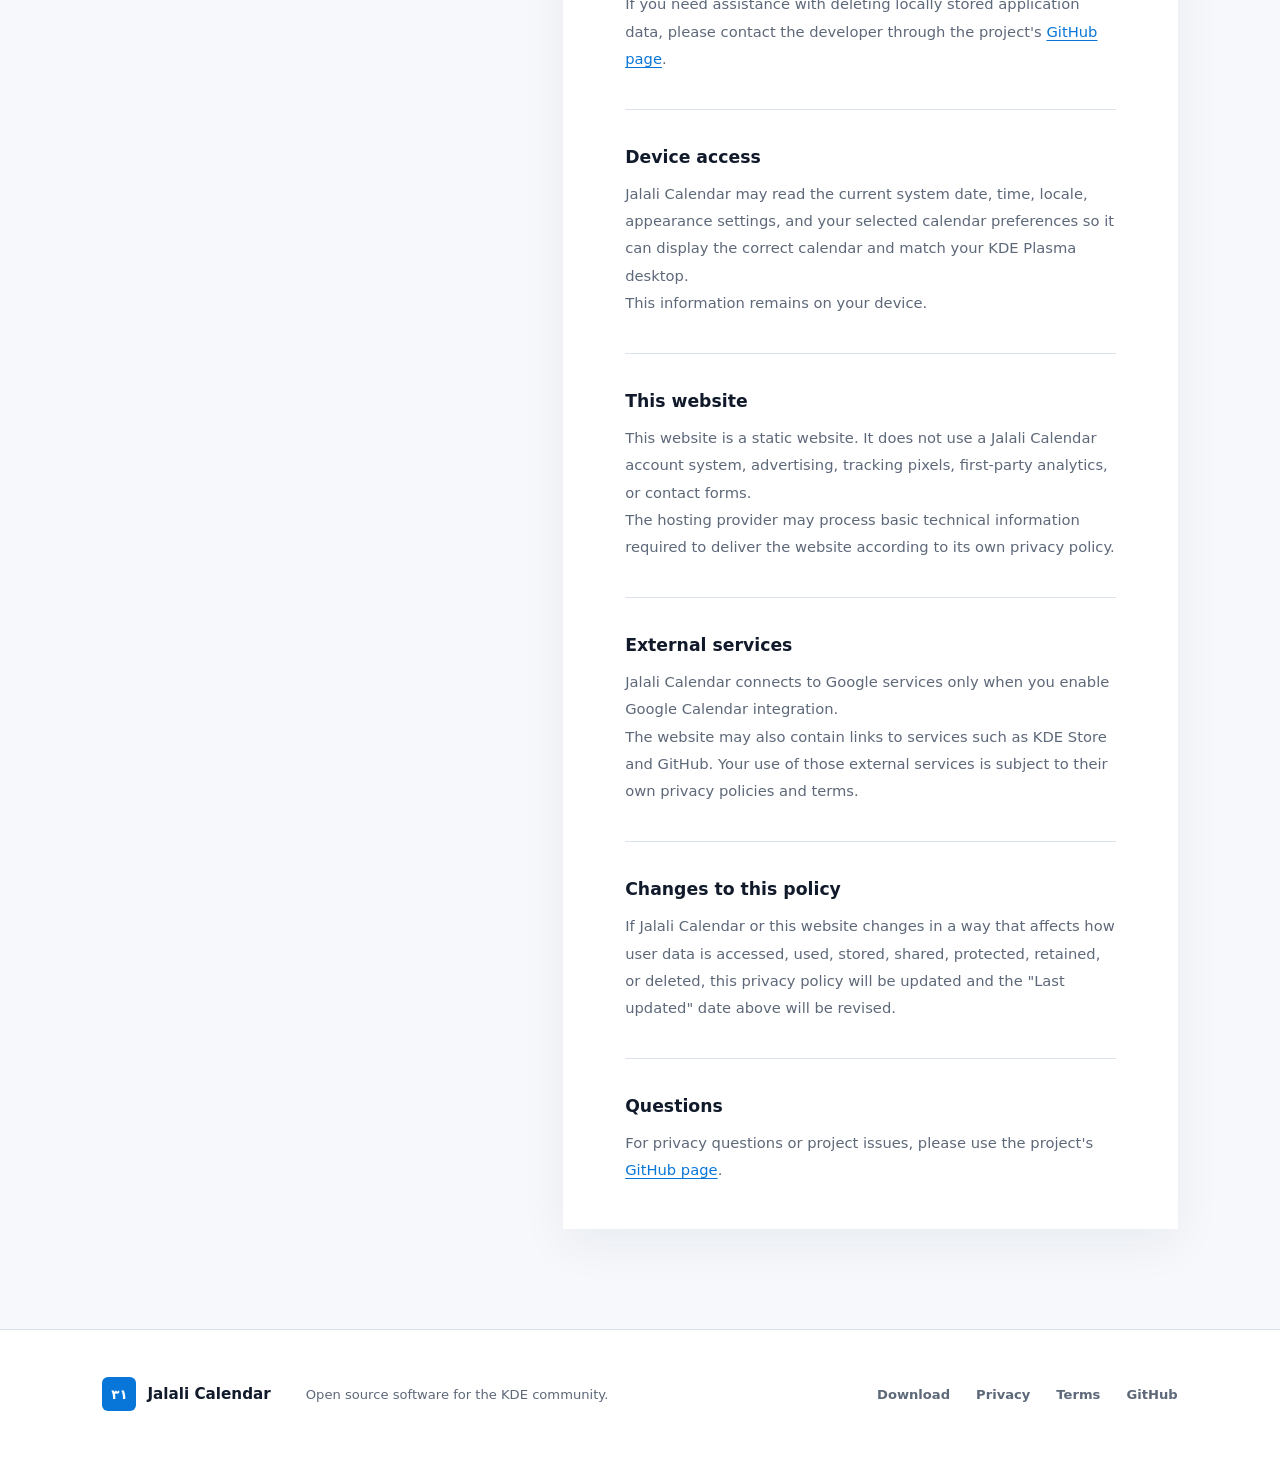
==== commit 3621700e: "update privacy policy" ====
--- a/privacy.html
+++ b/privacy.html
@@ -49,7 +49,7 @@
       <p class="eyebrow">Privacy policy</p>
       <h1>Your calendar stays yours.</h1>
       <p>Jalali Calendar is designed to work locally on your KDE Plasma desktop.</p>
-      <p class="updated">Last updated: September 26, 2026</p>
+      <p class="updated">Last updated: September 29, 2026</p>
     </section>
 
     <article class="policy">
@@ -183,30 +183,66 @@
         <h2>Google user data retention and deletion</h2>
 
         <p>
-          Jalali Calendar does not retain an independent server-side copy of
-          your Google Calendar data.
-        </p>
-
-        <p>
-          Calendar information retrieved from Google is processed locally as
-          needed to provide calendar functionality.
-        </p>
+          Jalali Calendar does not retain or store Google Calendar data on
+          developer-operated servers and does not maintain an independent
+          server-side copy of your Google Calendar data.
+        </p>
+
+        <h3>Retention</h3>
+
+        <p>
+          Google Calendar data, including calendar and event information, is
+          retrieved from Google and processed locally on your device only as
+          necessary to provide the Google Calendar integration.
+        </p>
+
+        <p>
+          Jalali Calendar does not permanently retain Google Calendar data on
+          developer-operated servers. Any Google Calendar information cached
+          locally on your device is retained only as needed for the application's
+          calendar functionality and remains under your control.
+        </p>
+
+        <p>
+          Authorization credentials or OAuth tokens required to keep your
+          Google Calendar connected may be stored locally on your device or by
+          your desktop account or authentication service. These credentials are
+          retained only while the Google Calendar integration remains connected
+          or until you remove the locally stored application data.
+        </p>
+
+        <h3>Deletion and revocation</h3>
 
         <p>
           You can stop Jalali Calendar from accessing your Google data at any
           time by disconnecting your Google Account from the application or by
-          revoking Jalali Calendar's access from your Google Account permissions.
+          revoking Jalali Calendar's access through your Google Account
+          permissions.
         </p>
 
         <p>
           After access is revoked, Jalali Calendar can no longer retrieve new
-          Google Calendar data.
-        </p>
-
-        <p>
-          Locally stored authorization credentials or cached Google Calendar
-          information can be removed by disconnecting the Google integration and
-          removing Jalali Calendar's locally stored application data.
+          Google Calendar data from your Google Account.
+        </p>
+
+        <p>
+          Locally stored Google Calendar cache, authorization credentials, or
+          related application data can be deleted by disconnecting the Google
+          integration and removing Jalali Calendar's locally stored application
+          data from your device.
+        </p>
+
+        <p>
+          Because Jalali Calendar does not store Google Calendar data on
+          developer-operated servers, there is no server-side copy of your
+          Google Calendar data that you must separately request the developer
+          to delete.
+        </p>
+
+        <p>
+          If you need assistance with deleting locally stored application data,
+          please contact the developer through the project's
+          <a data-link="github" href="https://github.com/ali79hm/kde.jalaliCalendar">GitHub page</a>.
         </p>
       </section>
 
